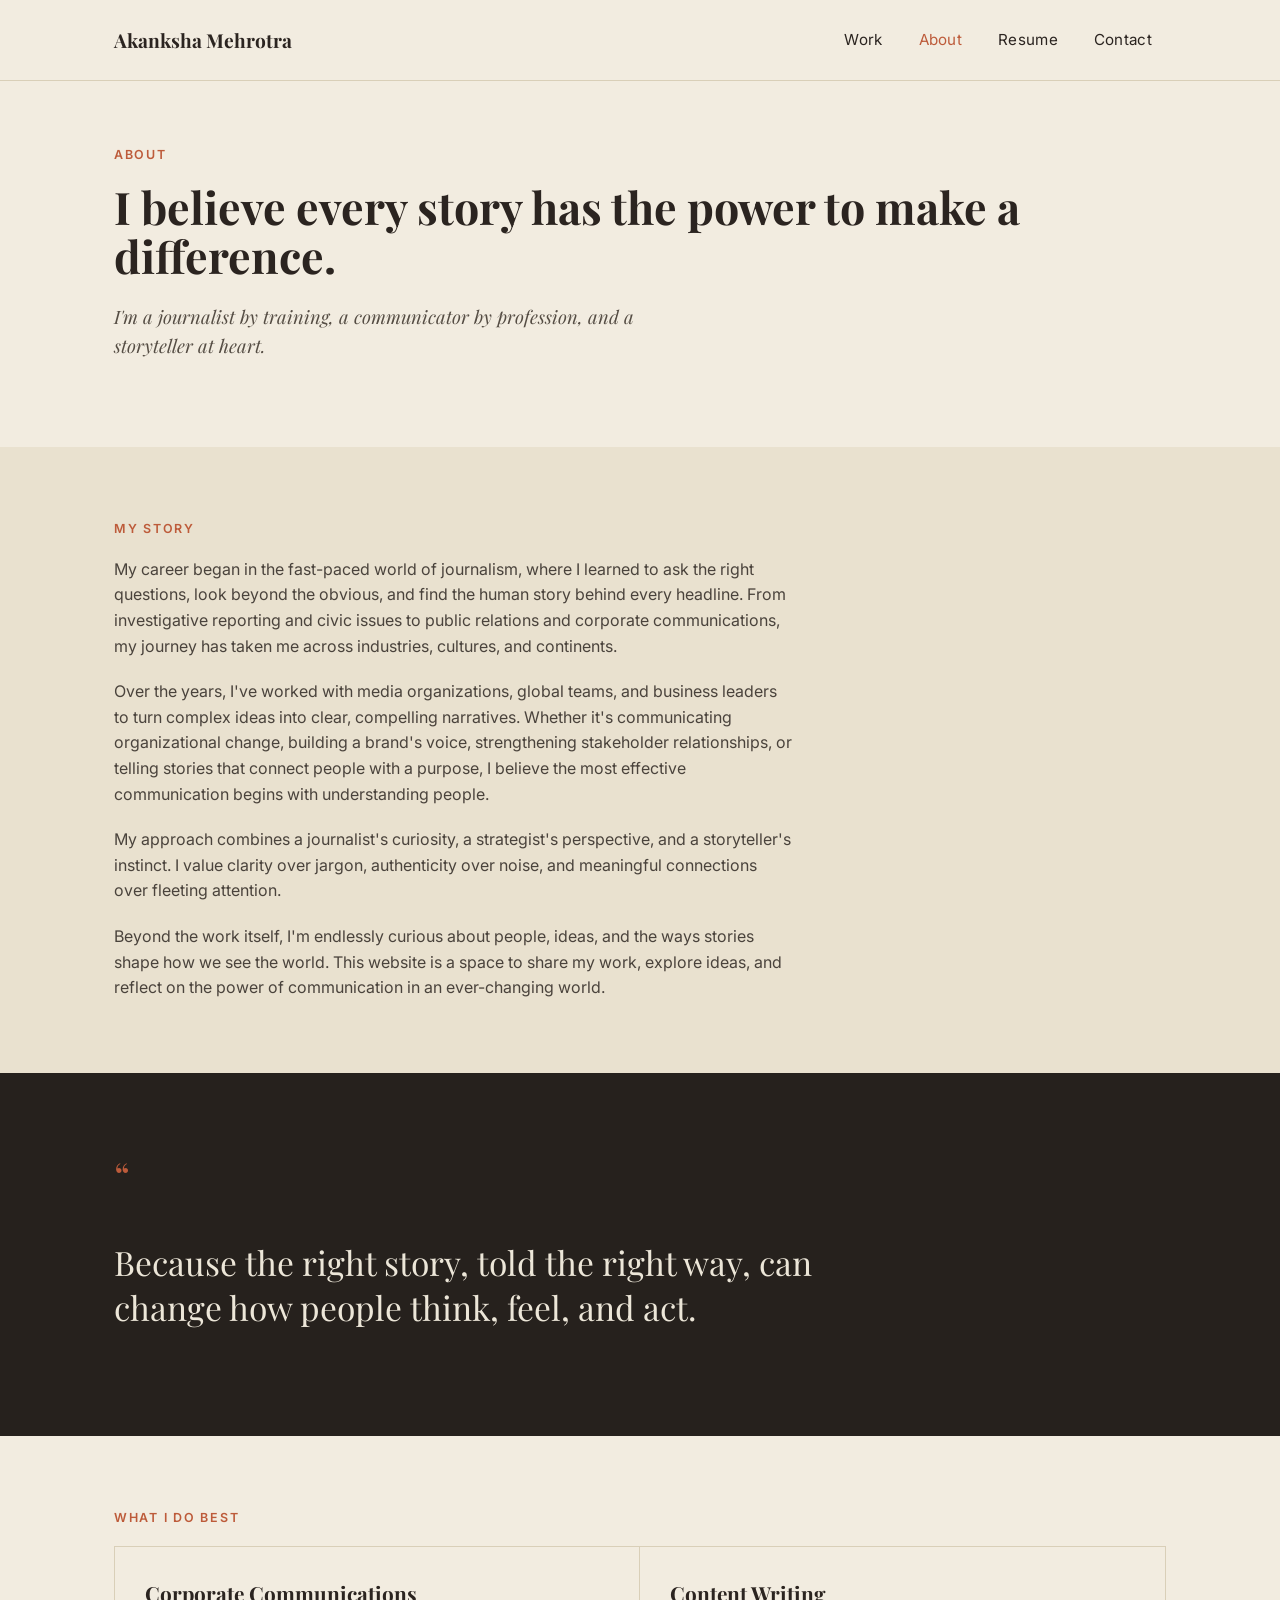
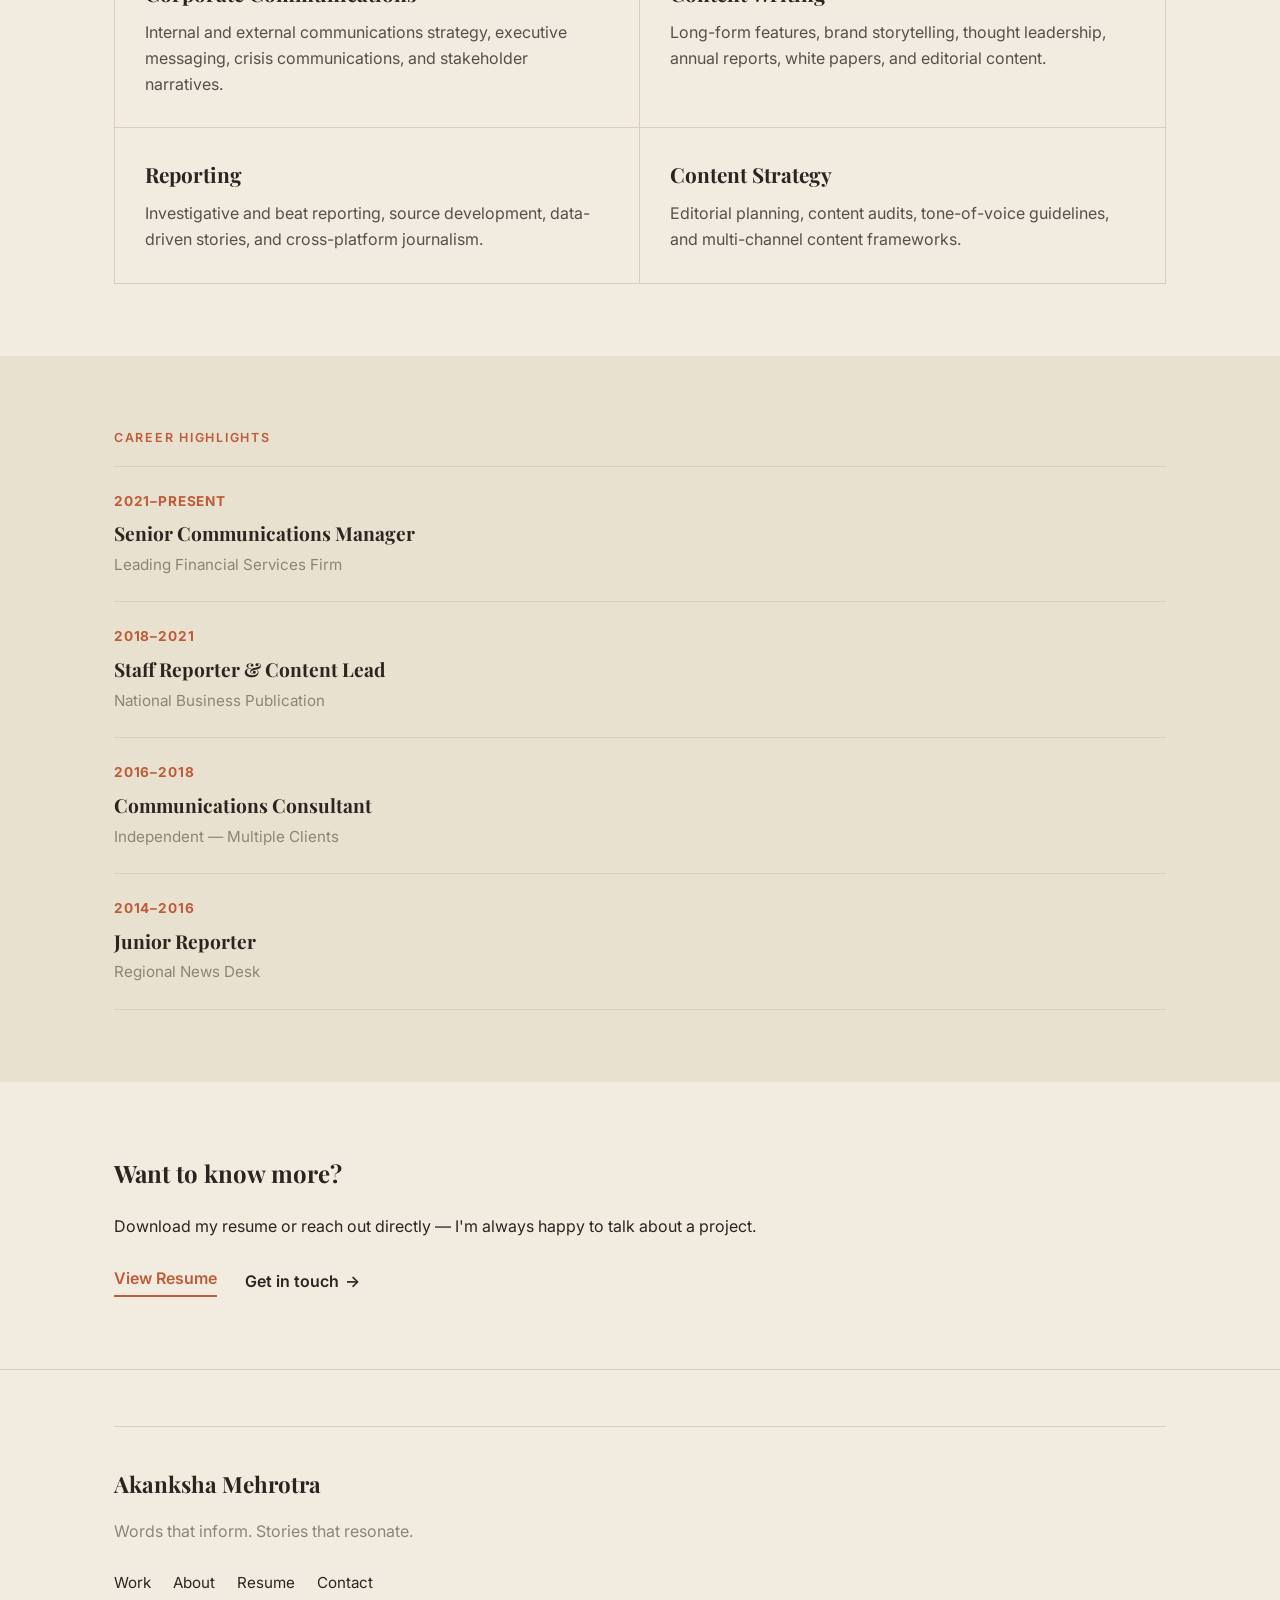
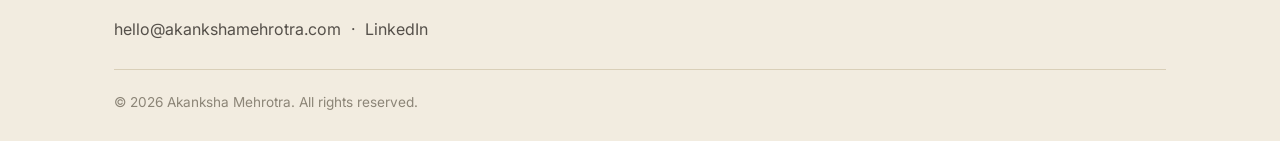
==== about.html @ 3465e9a9 "Initial Commit" ====
<!DOCTYPE html>
<html lang="en">
<head>
<meta charset="UTF-8" />
<meta name="viewport" content="width=device-width, initial-scale=1.0" />
<title>About — Akanksha Mehrotra</title>
<link rel="preconnect" href="https://fonts.googleapis.com" />
<link href="https://fonts.googleapis.com/css2?family=Playfair+Display:wght@600;700&family=Inter:wght@400;500;600;700&display=swap" rel="stylesheet" />
<link rel="stylesheet" href="css/style.css" />
</head>
<body>

<header class="site-header">
  <nav class="nav">
    <a href="index.html" class="nav-logo">Akanksha Mehrotra</a>
    <button class="nav-toggle" aria-label="Toggle navigation">
      <span></span><span></span><span></span>
    </button>
    <ul class="nav-links">
      <li><a href="work.html">Work</a></li>
      <li><a href="about.html" class="active">About</a></li>
      <li><a href="resume.html">Resume</a></li>
      <li><a href="contact.html">Contact</a></li>
    </ul>
  </nav>
</header>

<section class="hero">
  <div class="container">
    <span class="eyebrow">About</span>
    <h1 style="font-size: clamp(1.8rem, 5vw, 2.8rem);">I believe every story has the power to make a difference.</h1>
    <p class="lede italic">I'm a journalist by training, a communicator by profession, and a storyteller at heart.</p>
  </div>
</section>

<section class="section alt story">
  <div class="container">
    <span class="eyebrow">My Story</span>
    <p>My career began in the fast-paced world of journalism, where I learned to ask the right questions, look beyond the obvious, and find the human story behind every headline. From investigative reporting and civic issues to public relations and corporate communications, my journey has taken me across industries, cultures, and continents.</p>
    <p>Over the years, I've worked with media organizations, global teams, and business leaders to turn complex ideas into clear, compelling narratives. Whether it's communicating organizational change, building a brand's voice, strengthening stakeholder relationships, or telling stories that connect people with a purpose, I believe the most effective communication begins with understanding people.</p>
    <p>My approach combines a journalist's curiosity, a strategist's perspective, and a storyteller's instinct. I value clarity over jargon, authenticity over noise, and meaningful connections over fleeting attention.</p>
    <p>Beyond the work itself, I'm endlessly curious about people, ideas, and the ways stories shape how we see the world. This website is a space to share my work, explore ideas, and reflect on the power of communication in an ever-changing world.</p>
  </div>
</section>

<section class="section dark">
  <div class="container">
    <div class="quote-mark">&ldquo;</div>
    <p class="quote-text">Because the right story, told the right way, can change how people think, feel, and act.</p>
  </div>
</section>

<section class="section">
  <div class="container">
    <span class="eyebrow">What I Do Best</span>
    <div class="card-grid">
      <div class="card">
        <h3>Corporate Communications</h3>
        <p>Internal and external communications strategy, executive messaging, crisis communications, and stakeholder narratives.</p>
      </div>
      <div class="card">
        <h3>Content Writing</h3>
        <p>Long-form features, brand storytelling, thought leadership, annual reports, white papers, and editorial content.</p>
      </div>
      <div class="card">
        <h3>Reporting</h3>
        <p>Investigative and beat reporting, source development, data-driven stories, and cross-platform journalism.</p>
      </div>
      <div class="card">
        <h3>Content Strategy</h3>
        <p>Editorial planning, content audits, tone-of-voice guidelines, and multi-channel content frameworks.</p>
      </div>
    </div>
  </div>
</section>

<section class="section alt">
  <div class="container">
    <span class="eyebrow">Career Highlights</span>

    <div class="highlight-item">
      <span class="year">2021&ndash;PRESENT</span>
      <h3>Senior Communications Manager</h3>
      <div class="org">Leading Financial Services Firm</div>
    </div>
    <div class="highlight-item">
      <span class="year">2018&ndash;2021</span>
      <h3>Staff Reporter &amp; Content Lead</h3>
      <div class="org">National Business Publication</div>
    </div>
    <div class="highlight-item">
      <span class="year">2016&ndash;2018</span>
      <h3>Communications Consultant</h3>
      <div class="org">Independent — Multiple Clients</div>
    </div>
    <div class="highlight-item">
      <span class="year">2014&ndash;2016</span>
      <h3>Junior Reporter</h3>
      <div class="org">Regional News Desk</div>
    </div>
  </div>
</section>

<section class="section">
  <div class="container">
    <h2>Want to know more?</h2>
    <p class="lede" style="margin-top: 22px;">Download my resume or reach out directly — I'm always happy to talk about a project.</p>
    <div class="cta-row">
      <a href="resume.html" class="link-underline">View Resume</a>
      <a href="contact.html" class="link-arrow">Get in touch</a>
    </div>
  </div>
</section>

<footer class="site-footer">
  <div class="container">
    <hr class="divider" style="margin-bottom: 40px;" />
    <h3 class="footer-name">Akanksha Mehrotra</h3>
    <p class="footer-tag">Words that inform. Stories that resonate.</p>
    <div class="footer-links">
      <a href="work.html">Work</a>
      <a href="about.html">About</a>
      <a href="resume.html">Resume</a>
      <a href="contact.html">Contact</a>
    </div>
    <div class="footer-contact">
      <a href="mailto:hello@akankshamehrotra.com">hello@akankshamehrotra.com</a>
      <span>&middot;</span>
      <a href="https://linkedin.com/in/akanksha-m-98879a53" target="_blank" rel="noopener">LinkedIn</a>
    </div>
    <div class="footer-copy">&copy; 2026 Akanksha Mehrotra. All rights reserved.</div>
  </div>
</footer>

<script src="js/script.js"></script>
</body>
</html>
---- css/style.css ----
/* ===== Variables ===== */
:root {
  --bg: #f2ece0;
  --bg-alt: #e9e1cf;
  --dark: #26211d;
  --dark-alt: #2e2822;
  --text: #2b2420;
  --muted: #8c8577;
  --muted-light: #a9a295;
  --accent: #bd5b3a;
  --border: #d9cfb8;
  --border-dark: #413a33;
  --serif: "Playfair Display", "Georgia", serif;
  --sans: "Inter", -apple-system, BlinkMacSystemFont, "Segoe UI", sans-serif;
  --max-width: 1100px;
}

* {
  box-sizing: border-box;
}

html {
  scroll-behavior: smooth;
}

body {
  margin: 0;
  font-family: var(--sans);
  background: var(--bg);
  color: var(--text);
  line-height: 1.6;
  -webkit-font-smoothing: antialiased;
}

a {
  color: inherit;
  text-decoration: none;
}

ul {
  list-style: none;
  margin: 0;
  padding: 0;
}

img {
  max-width: 100%;
  display: block;
}

.container {
  max-width: var(--max-width);
  margin: 0 auto;
  padding: 0 24px;
}

.eyebrow {
  display: block;
  font-size: 0.78rem;
  font-weight: 600;
  letter-spacing: 0.14em;
  text-transform: uppercase;
  color: var(--accent);
  margin-bottom: 18px;
}

.eyebrow.muted {
  color: var(--muted-light);
}

h1, h2, h3, h4 {
  font-family: var(--serif);
  font-weight: 700;
  margin: 0;
  color: var(--text);
}

.section {
  padding: 72px 0;
}

.section.alt {
  background: var(--bg-alt);
}

.section.dark {
  background: var(--dark);
  color: #ece6d8;
}

.section.dark h1,
.section.dark h2,
.section.dark h3,
.section.dark h4 {
  color: #f5f1e6;
}

.divider {
  border: none;
  border-top: 1px solid var(--border);
  margin: 0;
}

.section.dark .divider {
  border-top: 1px solid var(--border-dark);
}

/* ===== Header / Nav ===== */
.site-header {
  position: sticky;
  top: 0;
  z-index: 100;
  background: var(--bg);
  border-bottom: 1px solid var(--border);
}

.nav {
  max-width: var(--max-width);
  margin: 0 auto;
  padding: 20px 24px;
  display: flex;
  align-items: center;
  justify-content: space-between;
}

.nav-logo {
  font-family: var(--serif);
  font-size: 1.2rem;
  font-weight: 700;
}

.nav-toggle {
  background: none;
  border: none;
  cursor: pointer;
  padding: 8px;
  display: flex;
  flex-direction: column;
  gap: 5px;
}

.nav-toggle span {
  display: block;
  width: 24px;
  height: 2px;
  background: var(--text);
}

.nav-links {
  position: absolute;
  top: 100%;
  left: 0;
  right: 0;
  background: var(--bg);
  border-bottom: 1px solid var(--border);
  flex-direction: column;
  gap: 0;
  display: none;
}

.nav-links.open {
  display: flex;
}

.nav-links li {
  border-top: 1px solid var(--border);
}

.nav-links a {
  display: block;
  padding: 16px 24px;
  font-size: 0.95rem;
  letter-spacing: 0.02em;
}

.nav-links a.active {
  color: var(--accent);
}

@media (min-width: 860px) {
  .nav-toggle {
    display: none;
  }

  .nav-links {
    position: static;
    display: flex !important;
    flex-direction: row;
    background: none;
    border: none;
    gap: 8px;
  }

  .nav-links li {
    border-top: none;
  }

  .nav-links a {
    padding: 8px 14px;
  }
}

/* ===== Hero ===== */
.hero {
  padding: 64px 0 56px;
  position: relative;
  overflow: hidden;
}

.hero h1 {
  font-size: clamp(2.4rem, 6vw, 4.2rem);
  line-height: 1.08;
  margin-bottom: 22px;
}

.hero .tagline {
  font-size: 0.78rem;
  font-weight: 600;
  letter-spacing: 0.12em;
  text-transform: uppercase;
  color: var(--muted);
  margin-bottom: 22px;
}

.hero .lede {
  max-width: 560px;
  font-size: 1.05rem;
  color: #4a433c;
  margin-bottom: 30px;
}

.hero .lede.italic {
  font-style: italic;
  font-family: var(--serif);
  font-size: 1.15rem;
  color: #554d44;
}

.hero-actions {
  display: flex;
  align-items: center;
  gap: 28px;
  flex-wrap: wrap;
}

.watermark {
  position: absolute;
  right: -2%;
  bottom: -18%;
  font-family: var(--serif);
  font-size: clamp(8rem, 24vw, 20rem);
  font-weight: 700;
  color: rgba(43, 36, 32, 0.05);
  user-select: none;
  pointer-events: none;
  line-height: 1;
}

/* ===== Links / Buttons ===== */
.link-underline {
  color: var(--accent);
  font-weight: 600;
  border-bottom: 2px solid var(--accent);
  padding-bottom: 4px;
}

.link-arrow {
  font-weight: 600;
  color: var(--text);
}

.link-arrow::after {
  content: "\2192";
  margin-left: 6px;
}

.section.dark .link-arrow,
.section.dark .link-underline {
  color: #f2ece0;
}

.btn {
  display: inline-block;
  font-family: var(--sans);
  font-weight: 600;
  font-size: 0.95rem;
  padding: 14px 26px;
  border-radius: 2px;
  cursor: pointer;
  border: 1px solid transparent;
}

.btn-dark {
  background: var(--dark);
  color: #f2ece0;
  border-color: var(--dark);
}

.btn-outline {
  background: transparent;
  color: #f2ece0;
  border: 1px solid #f2ece0;
}

/* ===== Selected work / list items ===== */
.list-head {
  display: flex;
  align-items: baseline;
  justify-content: space-between;
  margin-bottom: 8px;
}

.list-head .eyebrow {
  margin-bottom: 0;
}

.work-item {
  padding: 36px 0;
  border-top: 1px solid var(--border);
}

.work-item:last-child {
  border-bottom: 1px solid var(--border);
}

.work-item .eyebrow {
  margin-bottom: 10px;
}

.work-item h3 {
  font-size: 1.5rem;
  margin-bottom: 10px;
}

.work-item p {
  color: #55504a;
  max-width: 620px;
  margin: 0;
}

/* ===== Expertise tags ===== */
.tag-grid {
  display: grid;
  grid-template-columns: 1fr;
  gap: 18px;
  margin-top: 10px;
}

@media (min-width: 600px) {
  .tag-grid {
    grid-template-columns: repeat(2, 1fr);
  }
}

.tag-grid span {
  font-size: 1rem;
  font-weight: 600;
  letter-spacing: 0.02em;
}

/* ===== CTA section ===== */
.cta-row {
  display: flex;
  align-items: center;
  gap: 28px;
  margin-top: 26px;
  flex-wrap: wrap;
}

/* ===== Footer ===== */
.site-footer {
  padding: 56px 0 28px;
  border-top: 1px solid var(--border);
}

.site-footer .footer-name {
  font-size: 1.4rem;
  margin-bottom: 8px;
}

.site-footer .footer-tag {
  color: var(--muted);
  margin-bottom: 26px;
}

.footer-links {
  display: flex;
  flex-wrap: wrap;
  gap: 22px;
  margin-bottom: 22px;
  font-size: 0.95rem;
}

.footer-contact {
  display: flex;
  flex-wrap: wrap;
  gap: 10px;
  align-items: center;
  color: #55504a;
  margin-bottom: 26px;
}

.footer-copy {
  padding-top: 22px;
  border-top: 1px solid var(--border);
  font-size: 0.85rem;
  color: var(--muted);
}

/* ===== About page ===== */
.story p {
  margin: 0 0 20px;
  max-width: 680px;
  color: #4a433c;
}

.story p:last-child {
  margin-bottom: 0;
}

.quote-mark {
  font-family: var(--serif);
  font-size: 2.4rem;
  color: var(--accent);
  margin-bottom: 10px;
}

.quote-text {
  font-family: var(--serif);
  font-size: clamp(1.4rem, 4vw, 2.1rem);
  max-width: 760px;
  line-height: 1.35;
}

.card-grid {
  display: grid;
  grid-template-columns: 1fr;
  gap: 0;
  margin-top: 10px;
  border: 1px solid var(--border);
}

.card {
  padding: 30px;
  border-bottom: 1px solid var(--border);
}

.card:last-child {
  border-bottom: none;
}

.card h3 {
  font-size: 1.3rem;
  margin-bottom: 10px;
}

.card p {
  margin: 0;
  color: #55504a;
}

@media (min-width: 760px) {
  .card-grid {
    grid-template-columns: repeat(2, 1fr);
  }

  .card {
    border-right: 1px solid var(--border);
  }

  .card:nth-child(2n) {
    border-right: none;
  }

  .card:nth-last-child(-n+2) {
    border-bottom: none;
  }
}

.highlight-item {
  padding: 24px 0;
  border-top: 1px solid var(--border);
}

.highlight-item:last-child {
  border-bottom: 1px solid var(--border);
}

.highlight-item .year {
  color: var(--accent);
  font-size: 0.85rem;
  font-weight: 700;
  letter-spacing: 0.06em;
  margin-bottom: 6px;
  display: block;
}

.highlight-item h3 {
  font-size: 1.2rem;
  margin-bottom: 4px;
}

.highlight-item .org {
  color: var(--muted);
  font-size: 0.95rem;
}

/* ===== Work page ===== */
.filters {
  display: flex;
  gap: 12px;
  flex-wrap: wrap;
  margin: 30px 0;
}

.filter-btn {
  border: 1px solid var(--border);
  background: transparent;
  padding: 10px 18px;
  border-radius: 2px;
  font-family: var(--sans);
  font-size: 0.9rem;
  cursor: pointer;
  color: var(--text);
}

.filter-btn.active {
  background: var(--dark);
  color: #f2ece0;
  border-color: var(--dark);
}

.work-card {
  border: 1px solid var(--border);
  padding: 32px;
  margin-bottom: -1px;
}

.work-card .top-row {
  display: flex;
  justify-content: space-between;
  align-items: baseline;
}

.work-card .year {
  color: var(--muted);
  font-size: 0.9rem;
}

.work-card h3 {
  font-size: 1.5rem;
  margin: 10px 0 6px;
}

.work-card .pub {
  color: var(--muted);
  margin-bottom: 14px;
  font-size: 0.92rem;
}

.work-card p.desc {
  color: #55504a;
  margin: 0 0 16px;
  max-width: 620px;
}

.work-card .read-link {
  color: var(--accent);
  font-weight: 600;
  font-size: 0.92rem;
}

.work-card .read-link::after {
  content: "\2197";
  margin-left: 4px;
}

.work-card .soon {
  font-style: italic;
  color: var(--muted);
  font-size: 0.92rem;
}

/* ===== Resume page ===== */
.contact-list {
  margin-top: 18px;
  color: #4a433c;
}

.contact-list div {
  margin-bottom: 6px;
}

.profile-text {
  max-width: 700px;
  color: #4a433c;
}

.exp-item {
  padding: 30px 0;
  border-top: 1px solid var(--border);
}

.exp-item:last-child {
  border-bottom: 1px solid var(--border);
}

.exp-item .dates {
  color: var(--muted);
  font-size: 0.9rem;
}

.exp-item h3 {
  font-size: 1.25rem;
  margin: 8px 0 2px;
}

.exp-item .org {
  color: var(--muted);
  margin-bottom: 14px;
}

.exp-item ul {
  padding-left: 0;
}

.exp-item ul li {
  position: relative;
  padding-left: 18px;
  margin-bottom: 10px;
  color: #4a433c;
}

.exp-item ul li::before {
  content: "\2022";
  color: var(--accent);
  position: absolute;
  left: 0;
}

.edu-item {
  padding: 22px 0;
  border-top: 1px solid var(--border);
}

.edu-item:last-child {
  border-bottom: 1px solid var(--border);
}

.edu-item .dates {
  color: var(--muted);
  font-size: 0.9rem;
}

.edu-item h3 {
  font-size: 1.15rem;
  margin: 6px 0 2px;
}

.edu-item .org {
  color: var(--muted);
}

.skills-grid {
  display: grid;
  grid-template-columns: 1fr;
  gap: 36px;
  margin-top: 10px;
}

@media (min-width: 760px) {
  .skills-grid {
    grid-template-columns: repeat(3, 1fr);
  }

  .skills-grid.competencies-grid {
    grid-template-columns: repeat(2, 1fr);
  }
}

.download-link {
  display: inline-flex;
  align-items: center;
  gap: 6px;
}

.download-link::after {
  content: "\2193";
}

.skills-col h4 {
  font-size: 0.78rem;
  letter-spacing: 0.1em;
  text-transform: uppercase;
  color: var(--muted);
  margin-bottom: 14px;
}

.skills-col ul li {
  position: relative;
  padding-left: 16px;
  margin-bottom: 10px;
}

.skills-col ul li::before {
  content: "\2022";
  color: var(--accent);
  position: absolute;
  left: 0;
}

/* ===== Contact page ===== */
.contact-form {
  max-width: 640px;
  margin-top: 10px;
}

.form-group {
  margin-bottom: 22px;
}

.form-group label {
  display: block;
  font-size: 0.78rem;
  font-weight: 600;
  letter-spacing: 0.08em;
  text-transform: uppercase;
  color: var(--muted);
  margin-bottom: 10px;
}

.form-group input,
.form-group select,
.form-group textarea {
  width: 100%;
  padding: 14px 16px;
  border: 1px solid var(--border);
  background: var(--bg);
  font-family: var(--sans);
  font-size: 0.95rem;
  color: var(--text);
  border-radius: 2px;
}

.form-group textarea {
  resize: vertical;
  min-height: 130px;
}

.find-me {
  margin-top: 56px;
}

.find-me .item {
  margin-bottom: 18px;
}

.find-me .item label {
  display: block;
  font-size: 0.78rem;
  letter-spacing: 0.08em;
  text-transform: uppercase;
  color: var(--muted);
  margin-bottom: 4px;
}

.find-me .item a,
.find-me .item span {
  font-size: 1.05rem;
}

.find-me .note {
  color: var(--muted);
  font-size: 0.92rem;
  padding-top: 22px;
  border-top: 1px solid var(--border);
  margin-top: 22px;
}
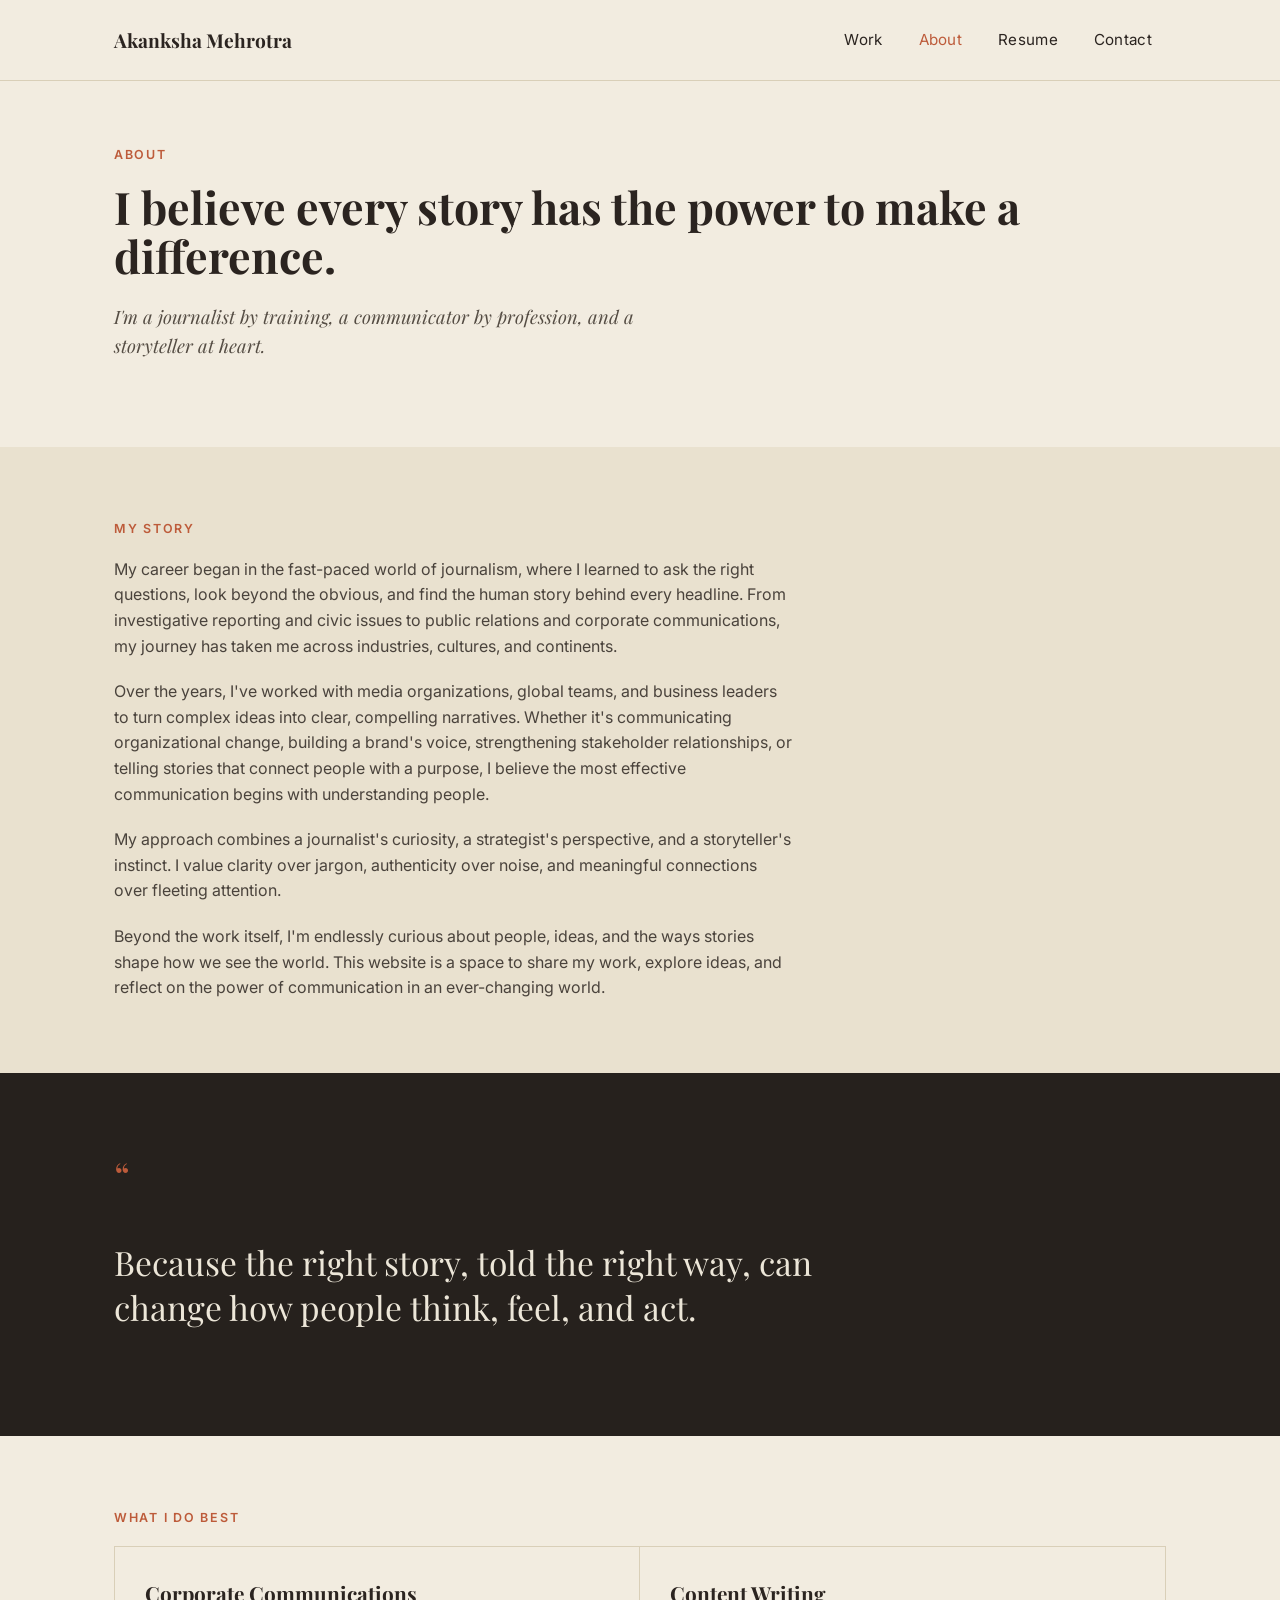
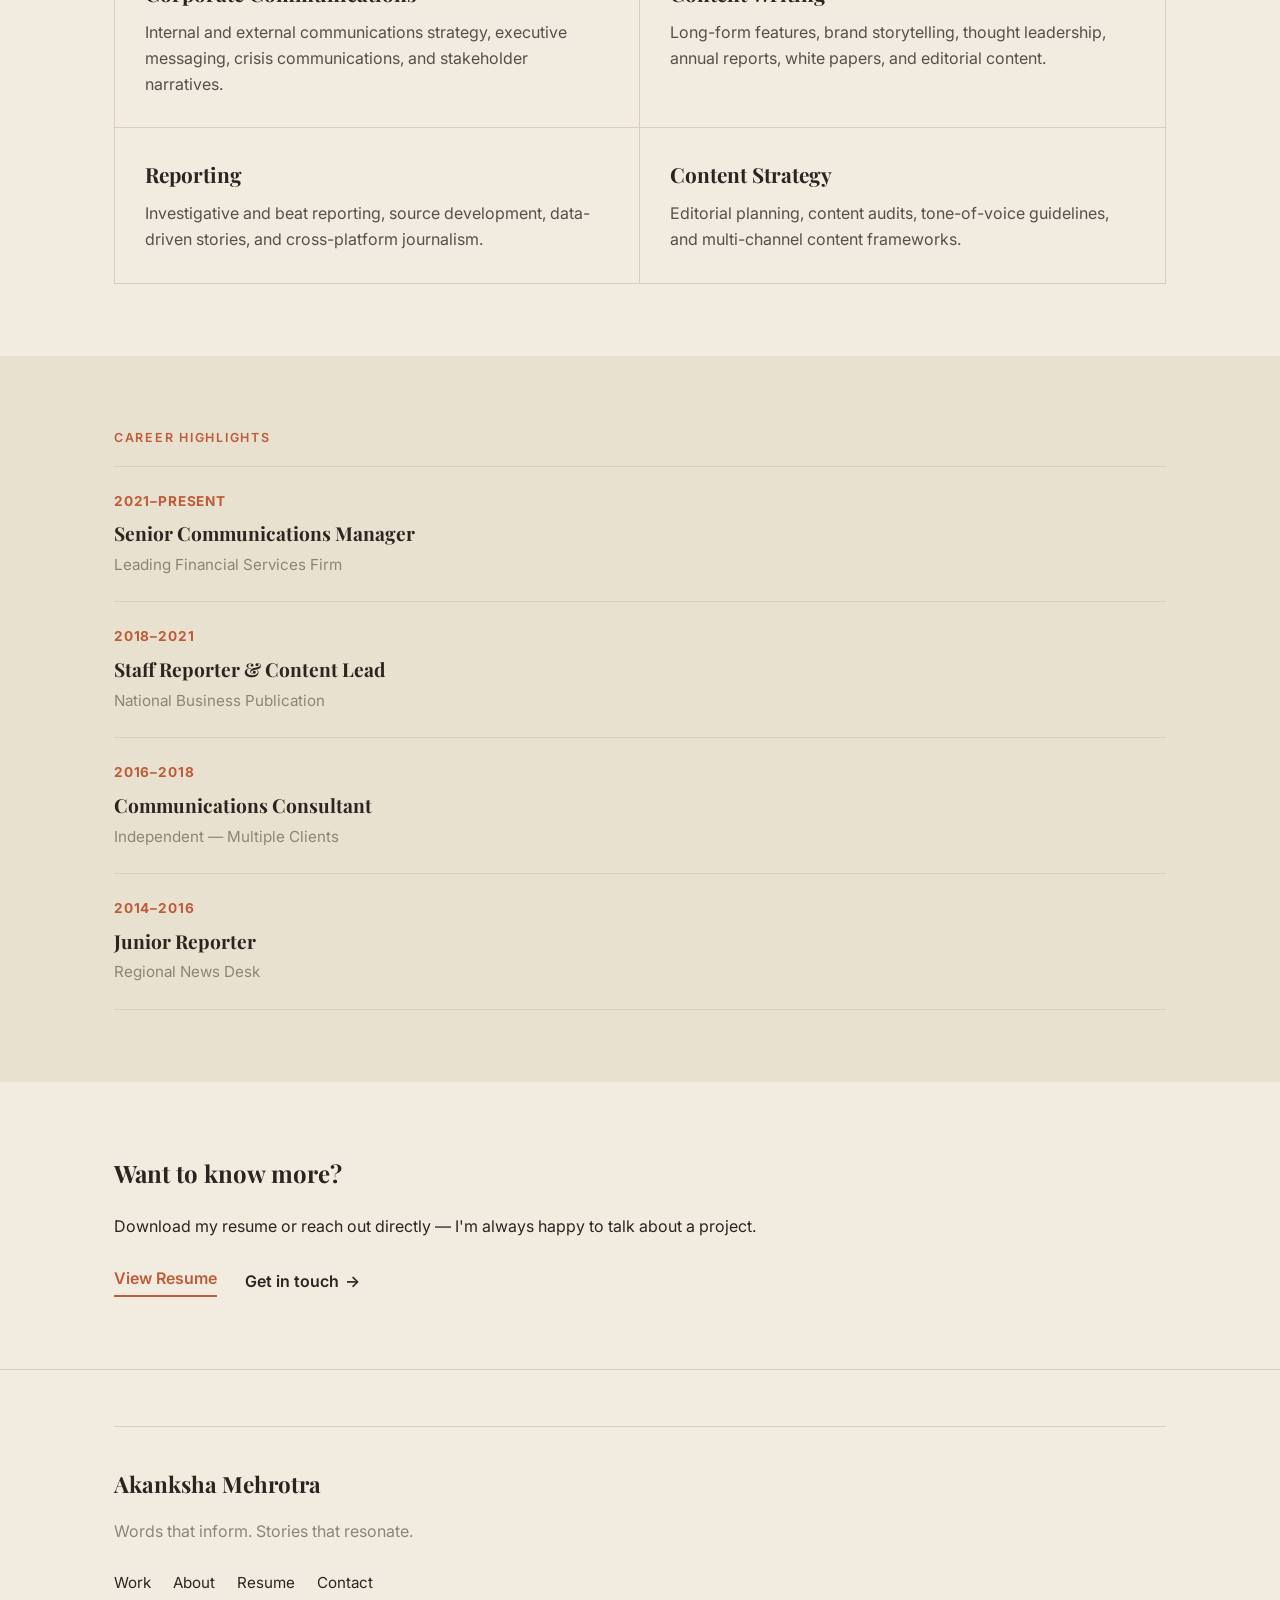
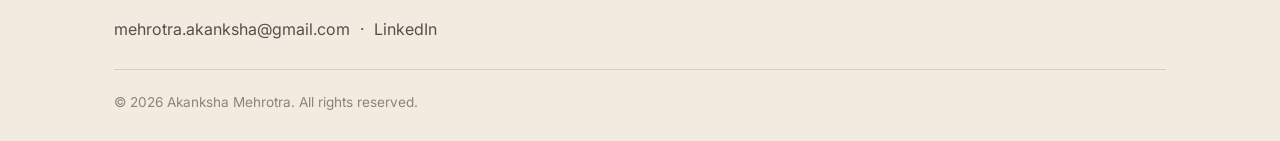
==== commit 6e8591d2: "Updates to the website." ====
--- a/about.html
+++ b/about.html
@@ -124,7 +124,7 @@
       <a href="contact.html">Contact</a>
     </div>
     <div class="footer-contact">
-      <a href="mailto:hello@akankshamehrotra.com">hello@akankshamehrotra.com</a>
+      <a href="mailto:mehrotra.akanksha@gmail.com">mehrotra.akanksha@gmail.com</a>
       <span>&middot;</span>
       <a href="https://linkedin.com/in/akanksha-m-98879a53" target="_blank" rel="noopener">LinkedIn</a>
     </div>
--- a/css/style.css
+++ b/css/style.css
@@ -564,6 +564,20 @@
   max-width: 620px;
 }
 
+.work-card .pdf-preview {
+  width: 100%;
+  height: 480px;
+  border: 1px solid var(--border);
+  margin-bottom: 16px;
+  overflow: hidden;
+}
+
+.work-card .pdf-preview iframe {
+  width: 100%;
+  height: 100%;
+  border: 0;
+}
+
 .work-card .read-link {
   color: var(--accent);
   font-weight: 600;
